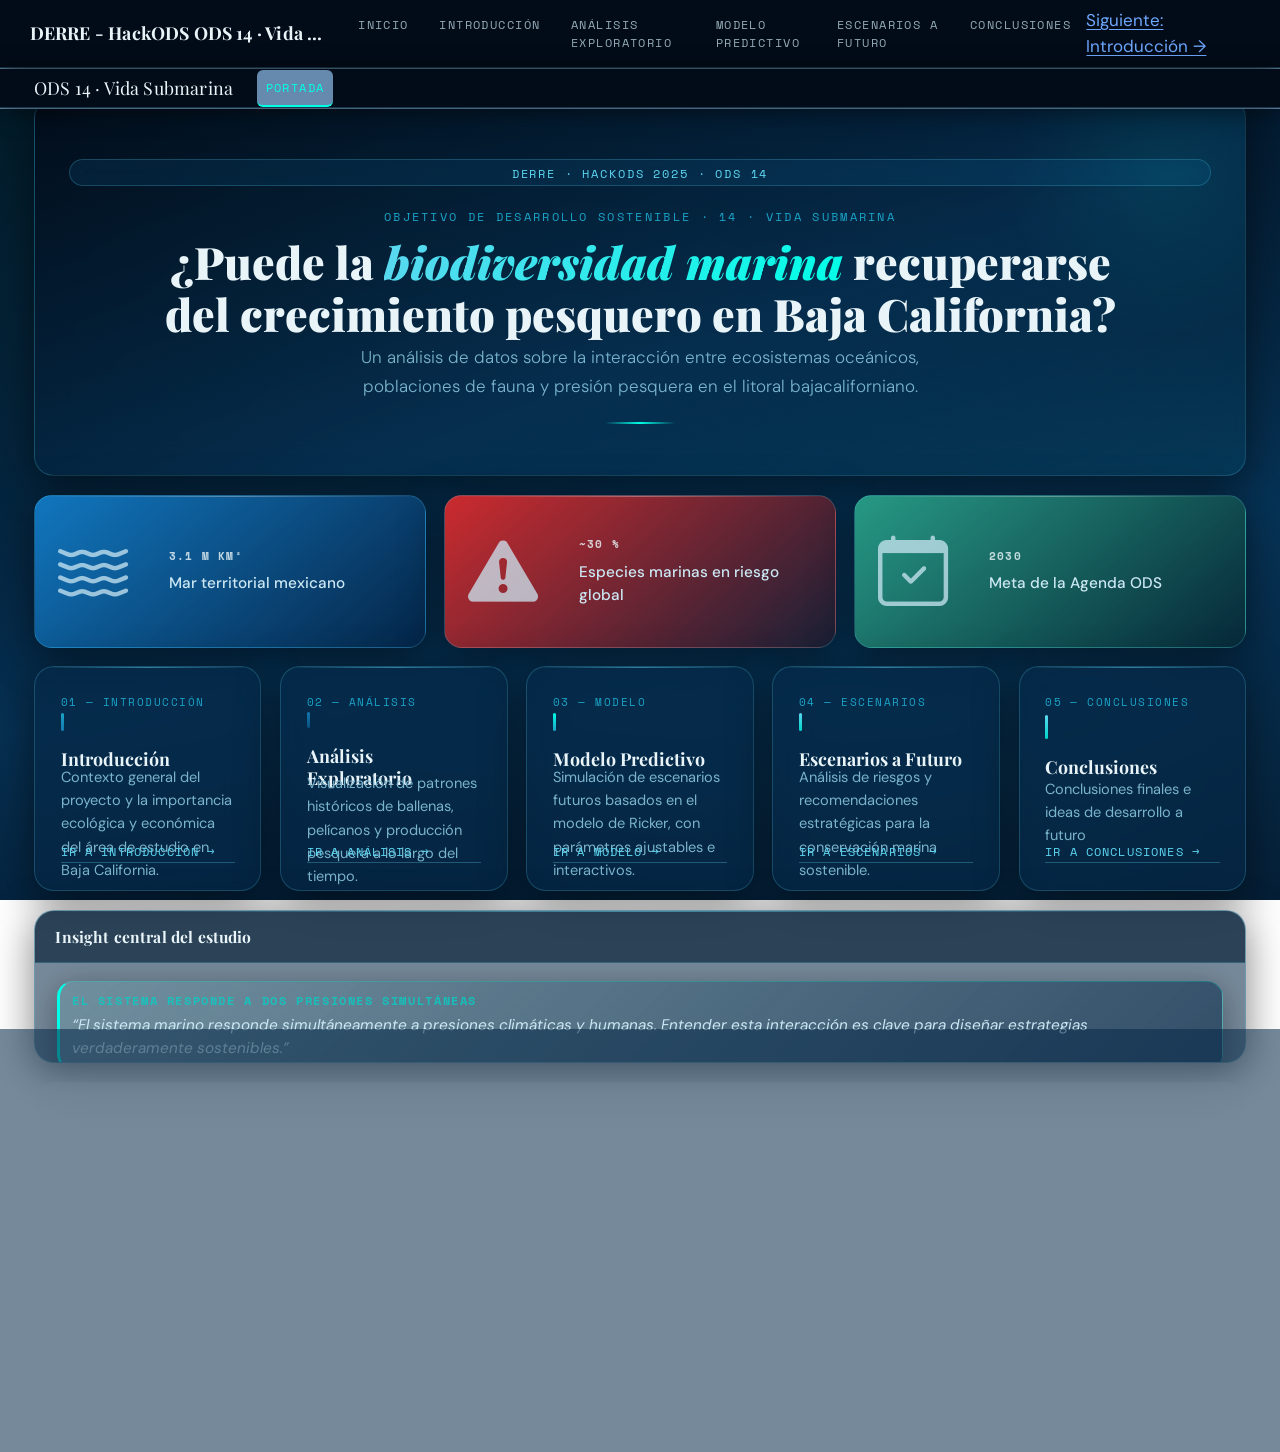
==== docs/index_original.html @ 8d862f7a "todo se hizo cagada" ====
<!DOCTYPE html>
<html xmlns="http://www.w3.org/1999/xhtml" lang="en" xml:lang="en"><head>

<meta charset="utf-8">
<meta name="generator" content="quarto-1.9.37">

<meta name="viewport" content="width=device-width, initial-scale=1.0, user-scalable=yes">


<title>ODS 14 · Vida Submarina – DERRE - HackODS ODS 14 · Vida Submarina</title>
<style>
/* Default styles provided by pandoc.
** See https://pandoc.org/MANUAL.html#variables-for-html for config info.
*/
code{white-space: pre-wrap;}
span.smallcaps{font-variant: small-caps;}
div.columns{display: flex; gap: min(4vw, 1.5em);}
div.column{flex: auto; overflow-x: auto;}
div.hanging-indent{margin-left: 1.5em; text-indent: -1.5em;}
ul.task-list{list-style: none;}
ul.task-list li input[type="checkbox"] {
  width: 0.8em;
  margin: 0 0.8em 0.2em -1em; /* quarto-specific, see https://github.com/quarto-dev/quarto-cli/issues/4556 */ 
  vertical-align: middle;
}
</style>


<script src="site_libs/quarto-nav/quarto-nav.js"></script>
<script src="site_libs/quarto-nav/headroom.min.js"></script>
<script src="site_libs/clipboard/clipboard.min.js"></script>
<script src="site_libs/quarto-html/quarto.js" type="module"></script>
<script src="site_libs/quarto-html/tabsets/tabsets.js" type="module"></script>
<script src="site_libs/quarto-html/popper.min.js"></script>
<script src="site_libs/quarto-html/tippy.umd.min.js"></script>
<script src="site_libs/quarto-html/anchor.min.js"></script>
<link href="site_libs/quarto-html/tippy.css" rel="stylesheet">
<link href="site_libs/quarto-html/quarto-syntax-highlighting-7f8f88aac4f3542376d5c11b86a4c14d.css" rel="stylesheet" class="quarto-color-scheme" id="quarto-text-highlighting-styles">
<link href="site_libs/quarto-html/quarto-syntax-highlighting-dark-d0ae9245876894da5ac7e18953ecc5cc.css" rel="stylesheet" class="quarto-color-scheme quarto-color-alternate" id="quarto-text-highlighting-styles">
<link href="site_libs/quarto-html/quarto-syntax-highlighting-7f8f88aac4f3542376d5c11b86a4c14d.css" rel="stylesheet" class="quarto-color-scheme-extra" id="quarto-text-highlighting-styles">
<script src="site_libs/bootstrap/bootstrap.min.js"></script>
<link href="site_libs/bootstrap/bootstrap-icons.css" rel="stylesheet">
<link href="site_libs/bootstrap/bootstrap-341a7f87f958386e3ebe52cc9d938a92.min.css" rel="stylesheet" append-hash="true" class="quarto-color-scheme" id="quarto-bootstrap" data-mode="light">
<link href="site_libs/bootstrap/bootstrap-dark-341a7f87f958386e3ebe52cc9d938a92.min.css" rel="stylesheet" append-hash="true" class="quarto-color-scheme quarto-color-alternate" id="quarto-bootstrap" data-mode="light">
<link href="site_libs/bootstrap/bootstrap-341a7f87f958386e3ebe52cc9d938a92.min.css" rel="stylesheet" append-hash="true" class="quarto-color-scheme-extra" id="quarto-bootstrap" data-mode="light">
<script src="site_libs/quarto-dashboard/quarto-dashboard.js"></script>
<script src="site_libs/quarto-dashboard/stickythead.js"></script>



<script src="site_libs/quarto-dashboard/web-components.js" type="module"></script>
<script src="site_libs/quarto-dashboard/components.js"></script>

<script id="quarto-search-options" type="application/json">{
  "language": {
    "search-no-results-text": "No results",
    "search-matching-documents-text": "matching documents",
    "search-copy-link-title": "Copy link to search",
    "search-hide-matches-text": "Hide additional matches",
    "search-more-match-text": "more match in this document",
    "search-more-matches-text": "more matches in this document",
    "search-clear-button-title": "Clear",
    "search-text-placeholder": "",
    "search-detached-cancel-button-title": "Cancel",
    "search-submit-button-title": "Submit",
    "search-label": "Search"
  }
}</script>


</head>

<body class="quarto-dashboard nav-fixed fullcontent quarto-light">


<div id="quarto-search-results"></div>
  <header id="quarto-header" class="headroom fixed-top">
    <nav class="navbar navbar-expand-lg " data-bs-theme="dark">
      <div class="navbar-container container-fluid">
      <div class="navbar-brand-container mx-auto">
    <a class="navbar-brand" href="./index.html">
    <span class="navbar-title">DERRE - HackODS ODS 14 · Vida Submarina</span>
    </a>
  </div>
          <button class="navbar-toggler" type="button" data-bs-toggle="collapse" data-bs-target="#navbarCollapse" aria-controls="navbarCollapse" role="menu" aria-expanded="false" aria-label="Toggle navigation" onclick="if (window.quartoToggleHeadroom) { window.quartoToggleHeadroom(); }">
  <span class="navbar-toggler-icon"></span>
</button>
          <div class="collapse navbar-collapse" id="navbarCollapse">
            <ul class="navbar-nav navbar-nav-scroll me-auto">
  <li class="nav-item">
    <a class="nav-link" href="./index.html"> 
<span class="menu-text">Inicio</span></a>
  </li>  
  <li class="nav-item">
    <a class="nav-link" href="./introduccion.html"> 
<span class="menu-text">Introducción</span></a>
  </li>  
  <li class="nav-item">
    <a class="nav-link" href="./analisis.html"> 
<span class="menu-text">Análisis Exploratorio</span></a>
  </li>  
  <li class="nav-item">
    <a class="nav-link" href="./modelo.html"> 
<span class="menu-text">Modelo Predictivo</span></a>
  </li>  
  <li class="nav-item">
    <a class="nav-link" href="./escenarios.html"> 
<span class="menu-text">Escenarios a futuro</span></a>
  </li>  
  <li class="nav-item">
    <a class="nav-link" href="./conclusiones.html"> 
<span class="menu-text">Conclusiones</span></a>
  </li>  
</ul>
          <div class="quarto-dashboard-links"><a class="quarto-dashboard-link" href="introduccion.html" aria-label="Ir al siguiente tablero"><span class="quarto-dashboard-link-text">Siguiente: Introducción →</span></a></div></div> <!-- /navcollapse -->
            <div class="quarto-navbar-tools">
</div>
      </div> <!-- /container-fluid -->
    </nav>
<header id="quarto-dashboard-header">
<nav class="navbar navbar-expand-md slim" data-bs-theme="dark">
  <div class="navbar-container container-fluid">
    <button class="navbar-toggler" type="button" data-bs-toggle="collapse" data-bs-target="#dashboard-collapse" aria-controls="dashboard-collapse" aria-expanded="false" aria-label="Toggle navigation">
      <span class="navbar-toggler-icon"></span>
    </button>    


    <div class="navbar-brand-container">


      <div class="navbar-title">
        <div class="navbar-title-text"><a href="#">ODS 14 · Vida Submarina</a></div>
        
        
      </div>
    </div>
<div id="dashboard-collapse" class="navbar-collapse collapse"><ul class="navbar-nav navbar-nav-scroll me-auto" role="tablist"><li class="nav-item" role="presentation"><a id="tab-portada" class="nav-link active" data-bs-toggle="tab" role="tab" data-bs-target="#portada" data-scrolling="true" href="#portada" aria-controls="portada" aria-selected="true"><span class="nav-link-text">Portada</span></a></li></ul></div></div>
</nav>
</header></header>
<!-- content -->
<div id="quarto-content" class="quarto-container page-layout-custom page-navbar quarto-dashboard-content bslib-gap-spacing html-fill-container dashboard-scrolling quarto-dashboard-pages">
<!-- sidebar -->
<!-- margin-sidebar -->
<!-- main -->

<div class="bslib-grid-item html-fill-item tab-content bslib-grid" data-layout="flow" style="display: grid; grid-template-rows: minmax(3em, 1fr); grid-auto-columns: minmax(0, 1fr);">
<div id="portada" class="dashboard-page tab-pane show active html-fill-item html-fill-container" data-orientation="rows" aria-labelledby="tab-portada">
<div class="html-fill-item html-fill-container bslib-grid" style="display: grid; grid-template-rows: minmax(3em, 42vh) minmax(3em, 17vh) minmax(3em, 25vh) minmax(3em, 17vh) minmax(3em, 1fr); grid-auto-columns: minmax(0, 1fr);">
<div class="html-fill-item html-fill-container bslib-grid" style="display: grid; grid-template-columns: minmax(3em, 1fr);
grid-auto-rows: minmax(0, 1fr);">
<div class="card card-hero html-fill-item html-fill-container bslib-card" data-bslib-card-init="" data-require-bs-caller="card()" data-full-screen="false">
<div class="card-body html-fill-item html-fill-container">
<div class="hero-badge html-fill-item html-fill-container">
<p>DERRE · HackODS 2025 · ODS 14</p>
</div>
<div class="hero-eyebrow html-fill-item html-fill-container">
<p>Objetivo de Desarrollo Sostenible · 14 · Vida Submarina</p>
</div>
<div class="hero-pregunta html-fill-item html-fill-container">
<p>¿Puede la <em>biodiversidad marina</em> recuperarse<br>
del crecimiento pesquero en Baja California?</p>
</div>
<div class="hero-desc html-fill-item html-fill-container">
<p>Un análisis de datos sobre la interacción entre ecosistemas oceánicos, poblaciones de fauna y presión pesquera en el litoral bajacaliforniano.</p>
</div>
<div class="hero-divisor html-fill-item html-fill-container">

</div>
</div>
<bslib-tooltip placement="auto" bsoptions="[]" data-require-bs-version="5" data-require-bs-caller="tooltip()">
    <template>Expand</template>
    <span class="bslib-full-screen-enter badge rounded-pill">
        <svg xmlns="http://www.w3.org/2000/svg" viewbox="0 0 24 24" style="height:1em;width:1em;" aria-hidden="true" role="img"><path d="M20 5C20 4.4 19.6 4 19 4H13C12.4 4 12 3.6 12 3C12 2.4 12.4 2 13 2H21C21.6 2 22 2.4 22 3V11C22 11.6 21.6 12 21 12C20.4 12 20 11.6 20 11V5ZM4 19C4 19.6 4.4 20 5 20H11C11.6 20 12 20.4 12 21C12 21.6 11.6 22 11 22H3C2.4 22 2 21.6 2 21V13C2 12.4 2.4 12 3 12C3.6 12 4 12.4 4 13V19Z"></path></svg>
    </span>
</bslib-tooltip><script data-bslib-card-init="">bslib.Card.initializeAllCards();</script></div>
</div>
<div class="html-fill-item html-fill-container bslib-grid" style="display: grid; grid-template-columns: minmax(3em, 1fr) minmax(3em, 1fr) minmax(3em, 1fr);
grid-auto-rows: minmax(0, 1fr);">
<div class="card valuebox html-fill-item html-fill-container bslib-card bslib-value-box bg-primary showcase-left-center" data-bslib-card-init="" data-require-bs-caller="card()">
<div class="card-body html-fill-item html-fill-container">
<div class="html-fill-item html-fill-container value-box-grid">
<div class="value-box-showcase html-fill-item html-fill-container">

<i class="bi bi-water"></i></div>
<div class="value-box-area">
<p class="value-box-title">
<strong>3.1 M km²</strong>
</p>
<p class="value-box-value">
<p>Mar territorial mexicano</p>
</p>
</div>
</div>
</div>
<script data-bslib-card-init="">bslib.Card.initializeAllCards();</script></div><div class="card valuebox html-fill-item html-fill-container bslib-card bslib-value-box bg-danger showcase-left-center" data-bslib-card-init="" data-require-bs-caller="card()">
<div class="card-body html-fill-item html-fill-container">
<div class="html-fill-item html-fill-container value-box-grid">
<div class="value-box-showcase html-fill-item html-fill-container">

<i class="bi bi-exclamation-triangle-fill"></i></div>
<div class="value-box-area">
<p class="value-box-title">
<strong>~30 %</strong>
</p>
<p class="value-box-value">
<p>Especies marinas en riesgo global</p>
</p>
</div>
</div>
</div>
<script data-bslib-card-init="">bslib.Card.initializeAllCards();</script></div><div class="card valuebox html-fill-item html-fill-container bslib-card bslib-value-box bg-success showcase-left-center" data-bslib-card-init="" data-require-bs-caller="card()">
<div class="card-body html-fill-item html-fill-container">
<div class="html-fill-item html-fill-container value-box-grid">
<div class="value-box-showcase html-fill-item html-fill-container">

<i class="bi bi-calendar-check"></i></div>
<div class="value-box-area">
<p class="value-box-title">
<strong>2030</strong>
</p>
<p class="value-box-value">
<p>Meta de la Agenda ODS</p>
</p>
</div>
</div>
</div>
<script data-bslib-card-init="">bslib.Card.initializeAllCards();</script></div>
</div>
<div class="html-fill-item html-fill-container bslib-grid" style="display: grid; grid-template-columns: minmax(3em, 20fr) minmax(3em, 20fr) minmax(3em, 20fr) minmax(3em, 20fr) minmax(3em, 20fr);
grid-auto-rows: minmax(0, 1fr);">
<div class="html-fill-item html-fill-container bslib-grid" style="display: grid; grid-template-rows: minmax(3em, 1fr); grid-auto-columns: minmax(0, 1fr);">
<div class="card card-nav html-fill-item html-fill-container bslib-card" data-bslib-card-init="" data-require-bs-caller="card()" data-full-screen="false">
<div class="card-body html-fill-item html-fill-container">
<div class="nav-numero html-fill-item html-fill-container">
<p>01 — Introducción</p>
</div>
<div class="nav-accent nav-accent-azul html-fill-item html-fill-container">

</div>
<div class="nav-card-titulo html-fill-item html-fill-container">
Introducción
</div>
<div class="nav-card-desc html-fill-item html-fill-container">
<p>Contexto general del proyecto y la importancia ecológica y económica del área de estudio en Baja California.</p>
</div>
<a href="./introduccion.html" class="nav-enlace">Ir a Introducción →</a>
</div>
<bslib-tooltip placement="auto" bsoptions="[]" data-require-bs-version="5" data-require-bs-caller="tooltip()">
    <template>Expand</template>
    <span class="bslib-full-screen-enter badge rounded-pill">
        <svg xmlns="http://www.w3.org/2000/svg" viewbox="0 0 24 24" style="height:1em;width:1em;" aria-hidden="true" role="img"><path d="M20 5C20 4.4 19.6 4 19 4H13C12.4 4 12 3.6 12 3C12 2.4 12.4 2 13 2H21C21.6 2 22 2.4 22 3V11C22 11.6 21.6 12 21 12C20.4 12 20 11.6 20 11V5ZM4 19C4 19.6 4.4 20 5 20H11C11.6 20 12 20.4 12 21C12 21.6 11.6 22 11 22H3C2.4 22 2 21.6 2 21V13C2 12.4 2.4 12 3 12C3.6 12 4 12.4 4 13V19Z"></path></svg>
    </span>
</bslib-tooltip><script data-bslib-card-init="">bslib.Card.initializeAllCards();</script></div>
</div><div class="html-fill-item html-fill-container bslib-grid" style="display: grid; grid-template-rows: minmax(3em, 1fr); grid-auto-columns: minmax(0, 1fr);">
<div class="card card-nav html-fill-item html-fill-container bslib-card" data-bslib-card-init="" data-require-bs-caller="card()" data-full-screen="false">
<div class="card-body html-fill-item html-fill-container">
<div class="nav-numero html-fill-item html-fill-container">
<p>02 — Análisis</p>
</div>
<div class="nav-accent nav-accent-wave html-fill-item html-fill-container">

</div>
<div class="nav-card-titulo html-fill-item html-fill-container">
<p>Análisis Exploratorio</p>
</div>
<div class="nav-card-desc html-fill-item html-fill-container">
<p>Visualización de patrones históricos de ballenas, pelícanos y producción pesquera a lo largo del tiempo.</p>
</div>
<a href="./analisis.html" class="nav-enlace">Ir a Análisis →</a>
</div>
<bslib-tooltip placement="auto" bsoptions="[]" data-require-bs-version="5" data-require-bs-caller="tooltip()">
    <template>Expand</template>
    <span class="bslib-full-screen-enter badge rounded-pill">
        <svg xmlns="http://www.w3.org/2000/svg" viewbox="0 0 24 24" style="height:1em;width:1em;" aria-hidden="true" role="img"><path d="M20 5C20 4.4 19.6 4 19 4H13C12.4 4 12 3.6 12 3C12 2.4 12.4 2 13 2H21C21.6 2 22 2.4 22 3V11C22 11.6 21.6 12 21 12C20.4 12 20 11.6 20 11V5ZM4 19C4 19.6 4.4 20 5 20H11C11.6 20 12 20.4 12 21C12 21.6 11.6 22 11 22H3C2.4 22 2 21.6 2 21V13C2 12.4 2.4 12 3 12C3.6 12 4 12.4 4 13V19Z"></path></svg>
    </span>
</bslib-tooltip><script data-bslib-card-init="">bslib.Card.initializeAllCards();</script></div>
</div><div class="html-fill-item html-fill-container bslib-grid" style="display: grid; grid-template-rows: minmax(3em, 1fr); grid-auto-columns: minmax(0, 1fr);">
<div class="card card-nav html-fill-item html-fill-container bslib-card" data-bslib-card-init="" data-require-bs-caller="card()" data-full-screen="false">
<div class="card-body html-fill-item html-fill-container">
<div class="nav-numero html-fill-item html-fill-container">
<p>03 — Modelo</p>
</div>
<div class="nav-accent nav-accent-cian html-fill-item html-fill-container">

</div>
<div class="nav-card-titulo html-fill-item html-fill-container">
<p>Modelo Predictivo</p>
</div>
<div class="nav-card-desc html-fill-item html-fill-container">
<p>Simulación de escenarios futuros basados en el modelo de Ricker, con parámetros ajustables e interactivos.</p>
</div>
<a href="./modelo.html" class="nav-enlace">Ir a Modelo →</a>
</div>
<bslib-tooltip placement="auto" bsoptions="[]" data-require-bs-version="5" data-require-bs-caller="tooltip()">
    <template>Expand</template>
    <span class="bslib-full-screen-enter badge rounded-pill">
        <svg xmlns="http://www.w3.org/2000/svg" viewbox="0 0 24 24" style="height:1em;width:1em;" aria-hidden="true" role="img"><path d="M20 5C20 4.4 19.6 4 19 4H13C12.4 4 12 3.6 12 3C12 2.4 12.4 2 13 2H21C21.6 2 22 2.4 22 3V11C22 11.6 21.6 12 21 12C20.4 12 20 11.6 20 11V5ZM4 19C4 19.6 4.4 20 5 20H11C11.6 20 12 20.4 12 21C12 21.6 11.6 22 11 22H3C2.4 22 2 21.6 2 21V13C2 12.4 2.4 12 3 12C3.6 12 4 12.4 4 13V19Z"></path></svg>
    </span>
</bslib-tooltip><script data-bslib-card-init="">bslib.Card.initializeAllCards();</script></div>
</div><div class="html-fill-item html-fill-container bslib-grid" style="display: grid; grid-template-rows: minmax(3em, 1fr); grid-auto-columns: minmax(0, 1fr);">
<div class="card card-nav html-fill-item html-fill-container bslib-card" data-bslib-card-init="" data-require-bs-caller="card()" data-full-screen="false">
<div class="card-body html-fill-item html-fill-container">
<div class="nav-numero html-fill-item html-fill-container">
<p>04 — Escenarios</p>
</div>
<div class="nav-accent nav-accent-espuma html-fill-item html-fill-container">

</div>
<div class="nav-card-titulo html-fill-item html-fill-container">
<p>Escenarios a Futuro</p>
</div>
<div class="nav-card-desc html-fill-item html-fill-container">
<p>Análisis de riesgos y recomendaciones estratégicas para la conservación marina sostenible.</p>
</div>
<a href="./escenarios.html" class="nav-enlace">Ir a Escenarios →</a>
</div>
<bslib-tooltip placement="auto" bsoptions="[]" data-require-bs-version="5" data-require-bs-caller="tooltip()">
    <template>Expand</template>
    <span class="bslib-full-screen-enter badge rounded-pill">
        <svg xmlns="http://www.w3.org/2000/svg" viewbox="0 0 24 24" style="height:1em;width:1em;" aria-hidden="true" role="img"><path d="M20 5C20 4.4 19.6 4 19 4H13C12.4 4 12 3.6 12 3C12 2.4 12.4 2 13 2H21C21.6 2 22 2.4 22 3V11C22 11.6 21.6 12 21 12C20.4 12 20 11.6 20 11V5ZM4 19C4 19.6 4.4 20 5 20H11C11.6 20 12 20.4 12 21C12 21.6 11.6 22 11 22H3C2.4 22 2 21.6 2 21V13C2 12.4 2.4 12 3 12C3.6 12 4 12.4 4 13V19Z"></path></svg>
    </span>
</bslib-tooltip><script data-bslib-card-init="">bslib.Card.initializeAllCards();</script></div>
</div><div class="html-fill-item html-fill-container bslib-grid" style="display: grid; grid-template-rows: minmax(3em, 1fr); grid-auto-columns: minmax(0, 1fr);">
<div class="card card-nav html-fill-item html-fill-container bslib-card" data-bslib-card-init="" data-require-bs-caller="card()" data-full-screen="false">
<div class="card-body html-fill-item html-fill-container">
<div class="nav-numero html-fill-item html-fill-container">
<p>05 — Conclusiones</p>
</div>
<div class="nav-accent nav-accent-espuma html-fill-item html-fill-container">

</div>
<div class="nav-card-titulo html-fill-item html-fill-container">
Conclusiones
</div>
<div class="nav-card-desc html-fill-item html-fill-container">
<p>Conclusiones finales e ideas de desarrollo a futuro</p>
</div>
<a href="./conclusiones.html" class="nav-enlace">Ir a Conclusiones →</a>
</div>
<bslib-tooltip placement="auto" bsoptions="[]" data-require-bs-version="5" data-require-bs-caller="tooltip()">
    <template>Expand</template>
    <span class="bslib-full-screen-enter badge rounded-pill">
        <svg xmlns="http://www.w3.org/2000/svg" viewbox="0 0 24 24" style="height:1em;width:1em;" aria-hidden="true" role="img"><path d="M20 5C20 4.4 19.6 4 19 4H13C12.4 4 12 3.6 12 3C12 2.4 12.4 2 13 2H21C21.6 2 22 2.4 22 3V11C22 11.6 21.6 12 21 12C20.4 12 20 11.6 20 11V5ZM4 19C4 19.6 4.4 20 5 20H11C11.6 20 12 20.4 12 21C12 21.6 11.6 22 11 22H3C2.4 22 2 21.6 2 21V13C2 12.4 2.4 12 3 12C3.6 12 4 12.4 4 13V19Z"></path></svg>
    </span>
</bslib-tooltip><script data-bslib-card-init="">bslib.Card.initializeAllCards();</script></div>
</div>
</div>
<div class="html-fill-item html-fill-container bslib-grid" style="display: grid; grid-template-columns: minmax(3em, 100fr);
grid-auto-rows: minmax(0, 1fr);">
<div class="html-fill-item html-fill-container bslib-grid" style="display: grid; grid-template-rows: minmax(3em, 1fr); grid-auto-columns: minmax(0, 1fr);">
<div class="card html-fill-item html-fill-container bslib-card" data-bslib-card-init="" data-require-bs-caller="card()" data-full-screen="false">
<div class="card-header dashboard-card-no-title">
<p>Insight central del estudio</p>
</div>
<div class="card-body html-fill-item html-fill-container">
<div class="callout callout-style-simple callout-important no-icon callout-titled">
<div class="callout-header d-flex align-content-center html-fill-item html-fill-container">
<div class="callout-icon-container html-fill-item html-fill-container">
<i class="callout-icon no-icon"></i>
</div>
<div class="callout-title-container flex-fill html-fill-item html-fill-container">
<span class="screen-reader-only">Important</span>El sistema responde a dos presiones simultáneas
</div>
</div>
<div class="callout-body-container callout-body html-fill-item html-fill-container">
<em>“El sistema marino responde simultáneamente a presiones climáticas y humanas. Entender esta interacción es clave para diseñar estrategias verdaderamente sostenibles.”</em>
</div>
</div>
</div>
<bslib-tooltip placement="auto" bsoptions="[]" data-require-bs-version="5" data-require-bs-caller="tooltip()">
    <template>Expand</template>
    <span class="bslib-full-screen-enter badge rounded-pill">
        <svg xmlns="http://www.w3.org/2000/svg" viewbox="0 0 24 24" style="height:1em;width:1em;" aria-hidden="true" role="img"><path d="M20 5C20 4.4 19.6 4 19 4H13C12.4 4 12 3.6 12 3C12 2.4 12.4 2 13 2H21C21.6 2 22 2.4 22 3V11C22 11.6 21.6 12 21 12C20.4 12 20 11.6 20 11V5ZM4 19C4 19.6 4.4 20 5 20H11C11.6 20 12 20.4 12 21C12 21.6 11.6 22 11 22H3C2.4 22 2 21.6 2 21V13C2 12.4 2.4 12 3 12C3.6 12 4 12.4 4 13V19Z"></path></svg>
    </span>
</bslib-tooltip><script data-bslib-card-init="">bslib.Card.initializeAllCards();</script></div>
</div>
</div>
<div class="html-fill-item html-fill-container bslib-grid" style="display: grid; grid-template-columns: minmax(3em, 1fr);
grid-auto-rows: minmax(0, 1fr);">
<div class="card html-fill-item html-fill-container bslib-card" data-bslib-card-init="" data-require-bs-caller="card()" data-full-screen="false">
<div class="card-header dashboard-card-no-title">
<p>Metodología</p>
</div>
<div class="card-body html-fill-item html-fill-container">
<div class="seccion-label html-fill-item html-fill-container">
<p>Modelo utilizado</p>
</div>
<div class="seccion-titulo html-fill-item html-fill-container">
<p>Modelo de Ricker</p>
</div>
<div class="seccion-desc html-fill-item html-fill-container">
<p>Modelo clásico de dinámica poblacional adaptado para capturar la interacción depredador-presa entre la flota pesquera y la biodiversidad marina de Baja California. Los parámetros fueron estimados via MCMC con 300 simulaciones Monte Carlo.</p>
</div>
<hr>
<div class="seccion-label html-fill-item html-fill-container">
<p>Datos fuente</p>
</div>
<div class="seccion-titulo html-fill-item html-fill-container">
<p>Series históricas 1999 – 2024</p>
</div>
<div class="seccion-desc html-fill-item html-fill-container">
<p>Avistamientos de ballenas, nidos de pelícano pardo, producción pesquera en toneladas y registro de embarcaciones activas por temporada en el litoral bajacaliforniano.</p>
</div>
</div>
<bslib-tooltip placement="auto" bsoptions="[]" data-require-bs-version="5" data-require-bs-caller="tooltip()">
    <template>Expand</template>
    <span class="bslib-full-screen-enter badge rounded-pill">
        <svg xmlns="http://www.w3.org/2000/svg" viewbox="0 0 24 24" style="height:1em;width:1em;" aria-hidden="true" role="img"><path d="M20 5C20 4.4 19.6 4 19 4H13C12.4 4 12 3.6 12 3C12 2.4 12.4 2 13 2H21C21.6 2 22 2.4 22 3V11C22 11.6 21.6 12 21 12C20.4 12 20 11.6 20 11V5ZM4 19C4 19.6 4.4 20 5 20H11C11.6 20 12 20.4 12 21C12 21.6 11.6 22 11 22H3C2.4 22 2 21.6 2 21V13C2 12.4 2.4 12 3 12C3.6 12 4 12.4 4 13V19Z"></path></svg>
    </span>
</bslib-tooltip><script data-bslib-card-init="">bslib.Card.initializeAllCards();</script></div><div id="3ade8a4a-fb1d-4a6c-8409-ac45482d5fc9" class="hidden html-fill-item html-fill-container">

</div>
</div>
</div>
</div>
</div>


<script id="quarto-html-after-body" type="application/javascript">
  window.document.addEventListener("DOMContentLoaded", function (event) {
    const icon = "";
    const anchorJS = new window.AnchorJS();
    anchorJS.options = {
      placement: 'right',
      icon: icon
    };
    anchorJS.add('.anchored');
    const isCodeAnnotation = (el) => {
      for (const clz of el.classList) {
        if (clz.startsWith('code-annotation-')) {                     
          return true;
        }
      }
      return false;
    }
    const onCopySuccess = function(e) {
      // button target
      const button = e.trigger;
      // don't keep focus
      button.blur();
      // flash "checked"
      button.classList.add('code-copy-button-checked');
      var currentTitle = button.getAttribute("title");
      button.setAttribute("title", "Copied!");
      let tooltip;
      if (window.bootstrap) {
        button.setAttribute("data-bs-toggle", "tooltip");
        button.setAttribute("data-bs-placement", "left");
        button.setAttribute("data-bs-title", "Copied!");
        tooltip = new bootstrap.Tooltip(button, 
          { trigger: "manual", 
            customClass: "code-copy-button-tooltip",
            offset: [0, -8]});
        tooltip.show();    
      }
      setTimeout(function() {
        if (tooltip) {
          tooltip.hide();
          button.removeAttribute("data-bs-title");
          button.removeAttribute("data-bs-toggle");
          button.removeAttribute("data-bs-placement");
        }
        button.setAttribute("title", currentTitle);
        button.classList.remove('code-copy-button-checked');
      }, 1000);
      // clear code selection
      e.clearSelection();
    }
    const getTextToCopy = function(trigger) {
      const outerScaffold = trigger.parentElement.cloneNode(true);
      const codeEl = outerScaffold.querySelector('code');
      for (const childEl of codeEl.children) {
        if (isCodeAnnotation(childEl)) {
          childEl.remove();
        }
      }
      return codeEl.innerText;
    }
    const clipboard = new window.ClipboardJS('.code-copy-button:not([data-in-quarto-modal])', {
      text: getTextToCopy
    });
    clipboard.on('success', onCopySuccess);
    if (window.document.getElementById('quarto-embedded-source-code-modal')) {
      const clipboardModal = new window.ClipboardJS('.code-copy-button[data-in-quarto-modal]', {
        text: getTextToCopy,
        container: window.document.getElementById('quarto-embedded-source-code-modal')
      });
      clipboardModal.on('success', onCopySuccess);
    }
      var localhostRegex = new RegExp(/^(?:http|https):\/\/localhost\:?[0-9]*\//);
      var mailtoRegex = new RegExp(/^mailto:/);
        var filterRegex = new RegExp('/' + window.location.host + '/');
      var isInternal = (href) => {
          return filterRegex.test(href) || localhostRegex.test(href) || mailtoRegex.test(href);
      }
      // Inspect non-navigation links and adorn them if external
     var links = window.document.querySelectorAll('a[href]:not(.nav-link):not(.navbar-brand):not(.toc-action):not(.sidebar-link):not(.sidebar-item-toggle):not(.pagination-link):not(.no-external):not([aria-hidden]):not(.dropdown-item):not(.quarto-navigation-tool):not(.about-link)');
      for (var i=0; i<links.length; i++) {
        const link = links[i];
        if (!isInternal(link.href)) {
          // undo the damage that might have been done by quarto-nav.js in the case of
          // links that we want to consider external
          if (link.dataset.originalHref !== undefined) {
            link.href = link.dataset.originalHref;
          }
        }
      }
    function tippyHover(el, contentFn, onTriggerFn, onUntriggerFn) {
      const config = {
        allowHTML: true,
        maxWidth: 500,
        delay: 100,
        arrow: false,
        appendTo: function(el) {
            return el.parentElement;
        },
        interactive: true,
        interactiveBorder: 10,
        theme: 'quarto',
        placement: 'bottom-start',
      };
      if (contentFn) {
        config.content = contentFn;
      }
      if (onTriggerFn) {
        config.onTrigger = onTriggerFn;
      }
      if (onUntriggerFn) {
        config.onUntrigger = onUntriggerFn;
      }
      window.tippy(el, config); 
    }
    const noterefs = window.document.querySelectorAll('a[role="doc-noteref"]');
    for (var i=0; i<noterefs.length; i++) {
      const ref = noterefs[i];
      tippyHover(ref, function() {
        // use id or data attribute instead here
        let href = ref.getAttribute('data-footnote-href') || ref.getAttribute('href');
        try { href = new URL(href).hash; } catch {}
        const id = href.replace(/^#\/?/, "");
        const note = window.document.getElementById(id);
        if (note) {
          return note.innerHTML;
        } else {
          return "";
        }
      });
    }
    const xrefs = window.document.querySelectorAll('a.quarto-xref');
    const processXRef = (id, note) => {
      // Strip column container classes
      const stripColumnClz = (el) => {
        el.classList.remove("page-full", "page-columns");
        if (el.children) {
          for (const child of el.children) {
            stripColumnClz(child);
          }
        }
      }
      stripColumnClz(note)
      if (id === null || id.startsWith('sec-')) {
        // Special case sections, only their first couple elements
        const container = document.createElement("div");
        if (note.children && note.children.length > 2) {
          container.appendChild(note.children[0].cloneNode(true));
          for (let i = 1; i < note.children.length; i++) {
            const child = note.children[i];
            if (child.tagName === "P" && child.innerText === "") {
              continue;
            } else {
              container.appendChild(child.cloneNode(true));
              break;
            }
          }
          if (window.Quarto?.typesetMath) {
            window.Quarto.typesetMath(container);
          }
          return container.innerHTML
        } else {
          if (window.Quarto?.typesetMath) {
            window.Quarto.typesetMath(note);
          }
          return note.innerHTML;
        }
      } else {
        // Remove any anchor links if they are present
        const anchorLink = note.querySelector('a.anchorjs-link');
        if (anchorLink) {
          anchorLink.remove();
        }
        if (window.Quarto?.typesetMath) {
          window.Quarto.typesetMath(note);
        }
        if (note.classList.contains("callout")) {
          return note.outerHTML;
        } else {
          return note.innerHTML;
        }
      }
    }
    for (var i=0; i<xrefs.length; i++) {
      const xref = xrefs[i];
      tippyHover(xref, undefined, function(instance) {
        instance.disable();
        let url = xref.getAttribute('href');
        let hash = undefined; 
        if (url.startsWith('#')) {
          hash = url;
        } else {
          try { hash = new URL(url).hash; } catch {}
        }
        if (hash) {
          const id = hash.replace(/^#\/?/, "");
          const note = window.document.getElementById(id);
          if (note !== null) {
            try {
              const html = processXRef(id, note.cloneNode(true));
              instance.setContent(html);
            } finally {
              instance.enable();
              instance.show();
            }
          } else {
            // See if we can fetch this
            fetch(url.split('#')[0])
            .then(res => res.text())
            .then(html => {
              const parser = new DOMParser();
              const htmlDoc = parser.parseFromString(html, "text/html");
              const note = htmlDoc.getElementById(id);
              if (note !== null) {
                const html = processXRef(id, note);
                instance.setContent(html);
              } 
            }).finally(() => {
              instance.enable();
              instance.show();
            });
          }
        } else {
          // See if we can fetch a full url (with no hash to target)
          // This is a special case and we should probably do some content thinning / targeting
          fetch(url)
          .then(res => res.text())
          .then(html => {
            const parser = new DOMParser();
            const htmlDoc = parser.parseFromString(html, "text/html");
            const note = htmlDoc.querySelector('main.content');
            if (note !== null) {
              // This should only happen for chapter cross references
              // (since there is no id in the URL)
              // remove the first header
              if (note.children.length > 0 && note.children[0].tagName === "HEADER") {
                note.children[0].remove();
              }
              const html = processXRef(null, note);
              instance.setContent(html);
            } 
          }).finally(() => {
            instance.enable();
            instance.show();
          });
        }
      }, function(instance) {
      });
    }
        let selectedAnnoteEl;
        const selectorForAnnotation = ( cell, annotation) => {
          let cellAttr = 'data-code-cell="' + cell + '"';
          let lineAttr = 'data-code-annotation="' +  annotation + '"';
          const selector = 'span[' + cellAttr + '][' + lineAttr + ']';
          return selector;
        }
        const selectCodeLines = (annoteEl) => {
          const doc = window.document;
          const targetCell = annoteEl.getAttribute("data-target-cell");
          const targetAnnotation = annoteEl.getAttribute("data-target-annotation");
          const annoteSpan = window.document.querySelector(selectorForAnnotation(targetCell, targetAnnotation));
          const lines = annoteSpan.getAttribute("data-code-lines").split(",");
          const lineIds = lines.map((line) => {
            return targetCell + "-" + line;
          })
          let top = null;
          let height = null;
          let parent = null;
          if (lineIds.length > 0) {
              //compute the position of the single el (top and bottom and make a div)
              const el = window.document.getElementById(lineIds[0]);
              top = el.offsetTop;
              height = el.offsetHeight;
              parent = el.parentElement.parentElement;
            if (lineIds.length > 1) {
              const lastEl = window.document.getElementById(lineIds[lineIds.length - 1]);
              const bottom = lastEl.offsetTop + lastEl.offsetHeight;
              height = bottom - top;
            }
            if (top !== null && height !== null && parent !== null) {
              // cook up a div (if necessary) and position it 
              let div = window.document.getElementById("code-annotation-line-highlight");
              if (div === null) {
                div = window.document.createElement("div");
                div.setAttribute("id", "code-annotation-line-highlight");
                div.style.position = 'absolute';
                parent.appendChild(div);
              }
              div.style.top = top - 2 + "px";
              div.style.height = height + 4 + "px";
              div.style.left = 0;
              let gutterDiv = window.document.getElementById("code-annotation-line-highlight-gutter");
              if (gutterDiv === null) {
                gutterDiv = window.document.createElement("div");
                gutterDiv.setAttribute("id", "code-annotation-line-highlight-gutter");
                gutterDiv.style.position = 'absolute';
                const codeCell = window.document.getElementById(targetCell);
                const gutter = codeCell.querySelector('.code-annotation-gutter');
                gutter.appendChild(gutterDiv);
              }
              gutterDiv.style.top = top - 2 + "px";
              gutterDiv.style.height = height + 4 + "px";
            }
            selectedAnnoteEl = annoteEl;
          }
        };
        const unselectCodeLines = () => {
          const elementsIds = ["code-annotation-line-highlight", "code-annotation-line-highlight-gutter"];
          elementsIds.forEach((elId) => {
            const div = window.document.getElementById(elId);
            if (div) {
              div.remove();
            }
          });
          selectedAnnoteEl = undefined;
        };
          // Handle positioning of the toggle
      window.addEventListener(
        "resize",
        throttle(() => {
          elRect = undefined;
          if (selectedAnnoteEl) {
            selectCodeLines(selectedAnnoteEl);
          }
        }, 10)
      );
      function throttle(fn, ms) {
      let throttle = false;
      let timer;
        return (...args) => {
          if(!throttle) { // first call gets through
              fn.apply(this, args);
              throttle = true;
          } else { // all the others get throttled
              if(timer) clearTimeout(timer); // cancel #2
              timer = setTimeout(() => {
                fn.apply(this, args);
                timer = throttle = false;
              }, ms);
          }
        };
      }
        // Attach click handler to the DT
        const annoteDls = window.document.querySelectorAll('dt[data-target-cell]');
        for (const annoteDlNode of annoteDls) {
          annoteDlNode.addEventListener('click', (event) => {
            const clickedEl = event.target;
            if (clickedEl !== selectedAnnoteEl) {
              unselectCodeLines();
              const activeEl = window.document.querySelector('dt[data-target-cell].code-annotation-active');
              if (activeEl) {
                activeEl.classList.remove('code-annotation-active');
              }
              selectCodeLines(clickedEl);
              clickedEl.classList.add('code-annotation-active');
            } else {
              // Unselect the line
              unselectCodeLines();
              clickedEl.classList.remove('code-annotation-active');
            }
          });
        }
    const findCites = (el) => {
      const parentEl = el.parentElement;
      if (parentEl) {
        const cites = parentEl.dataset.cites;
        if (cites) {
          return {
            el,
            cites: cites.split(' ')
          };
        } else {
          return findCites(el.parentElement)
        }
      } else {
        return undefined;
      }
    };
    var bibliorefs = window.document.querySelectorAll('a[role="doc-biblioref"]');
    for (var i=0; i<bibliorefs.length; i++) {
      const ref = bibliorefs[i];
      const citeInfo = findCites(ref);
      if (citeInfo) {
        tippyHover(citeInfo.el, function() {
          var popup = window.document.createElement('div');
          citeInfo.cites.forEach(function(cite) {
            var citeDiv = window.document.createElement('div');
            citeDiv.classList.add('hanging-indent');
            citeDiv.classList.add('csl-entry');
            var biblioDiv = window.document.getElementById('ref-' + cite);
            if (biblioDiv) {
              citeDiv.innerHTML = biblioDiv.innerHTML;
            }
            popup.appendChild(citeDiv);
          });
          return popup.innerHTML;
        });
      }
    }
  });
  </script>
</div> <!-- /content -->

<script type="application/javascript">
window.document.addEventListener("DOMContentLoaded", function (_event) {
  if (window.bslib.Card) {
    window.bslib.Card.initializeAllCards();
  }
}); 
</script>
  



</body></html>
---- docs/site_libs/quarto-html/tippy.css ----
.tippy-box[data-animation=fade][data-state=hidden]{opacity:0}[data-tippy-root]{max-width:calc(100vw - 10px)}.tippy-box{position:relative;background-color:#333;color:#fff;border-radius:4px;font-size:14px;line-height:1.4;white-space:normal;outline:0;transition-property:transform,visibility,opacity}.tippy-box[data-placement^=top]>.tippy-arrow{bottom:0}.tippy-box[data-placement^=top]>.tippy-arrow:before{bottom:-7px;left:0;border-width:8px 8px 0;border-top-color:initial;transform-origin:center top}.tippy-box[data-placement^=bottom]>.tippy-arrow{top:0}.tippy-box[data-placement^=bottom]>.tippy-arrow:before{top:-7px;left:0;border-width:0 8px 8px;border-bottom-color:initial;transform-origin:center bottom}.tippy-box[data-placement^=left]>.tippy-arrow{right:0}.tippy-box[data-placement^=left]>.tippy-arrow:before{border-width:8px 0 8px 8px;border-left-color:initial;right:-7px;transform-origin:center left}.tippy-box[data-placement^=right]>.tippy-arrow{left:0}.tippy-box[data-placement^=right]>.tippy-arrow:before{left:-7px;border-width:8px 8px 8px 0;border-right-color:initial;transform-origin:center right}.tippy-box[data-inertia][data-state=visible]{transition-timing-function:cubic-bezier(.54,1.5,.38,1.11)}.tippy-arrow{width:16px;height:16px;color:#333}.tippy-arrow:before{content:"";position:absolute;border-color:transparent;border-style:solid}.tippy-content{position:relative;padding:5px 9px;z-index:1}
---- docs/site_libs/quarto-html/quarto-syntax-highlighting-7f8f88aac4f3542376d5c11b86a4c14d.css ----
/* quarto syntax highlight colors */
:root {
  --quarto-hl-ot-color: #003B4F;
  --quarto-hl-at-color: #657422;
  --quarto-hl-ss-color: #20794D;
  --quarto-hl-an-color: #5E5E5E;
  --quarto-hl-fu-color: #4758AB;
  --quarto-hl-st-color: #20794D;
  --quarto-hl-cf-color: #003B4F;
  --quarto-hl-op-color: #5E5E5E;
  --quarto-hl-er-color: #AD0000;
  --quarto-hl-bn-color: #AD0000;
  --quarto-hl-al-color: #AD0000;
  --quarto-hl-va-color: #111111;
  --quarto-hl-bu-color: inherit;
  --quarto-hl-ex-color: inherit;
  --quarto-hl-pp-color: #AD0000;
  --quarto-hl-in-color: #5E5E5E;
  --quarto-hl-vs-color: #20794D;
  --quarto-hl-wa-color: #5E5E5E;
  --quarto-hl-do-color: #5E5E5E;
  --quarto-hl-im-color: #00769E;
  --quarto-hl-ch-color: #20794D;
  --quarto-hl-dt-color: #AD0000;
  --quarto-hl-fl-color: #AD0000;
  --quarto-hl-co-color: #5E5E5E;
  --quarto-hl-cv-color: #5E5E5E;
  --quarto-hl-cn-color: #8f5902;
  --quarto-hl-sc-color: #5E5E5E;
  --quarto-hl-dv-color: #AD0000;
  --quarto-hl-kw-color: #003B4F;
}

/* other quarto variables */
:root {
  --quarto-font-monospace: SFMono-Regular, Menlo, Monaco, Consolas, "Liberation Mono", "Courier New", monospace;
}

/* syntax highlight based on Pandoc's rules */
pre > code.sourceCode > span {
  color: #003B4F;
}

code.sourceCode > span {
  color: #003B4F;
}

div.sourceCode,
div.sourceCode pre.sourceCode {
  color: #003B4F;
}

/* Normal */
code span {
  color: #003B4F;
}

/* Alert */
code span.al {
  color: #AD0000;
  font-style: inherit;
}

/* Annotation */
code span.an {
  color: #5E5E5E;
  font-style: inherit;
}

/* Attribute */
code span.at {
  color: #657422;
  font-style: inherit;
}

/* BaseN */
code span.bn {
  color: #AD0000;
  font-style: inherit;
}

/* BuiltIn */
code span.bu {
  font-style: inherit;
}

/* ControlFlow */
code span.cf {
  color: #003B4F;
  font-weight: bold;
  font-style: inherit;
}

/* Char */
code span.ch {
  color: #20794D;
  font-style: inherit;
}

/* Constant */
code span.cn {
  color: #8f5902;
  font-style: inherit;
}

/* Comment */
code span.co {
  color: #5E5E5E;
  font-style: inherit;
}

/* CommentVar */
code span.cv {
  color: #5E5E5E;
  font-style: italic;
}

/* Documentation */
code span.do {
  color: #5E5E5E;
  font-style: italic;
}

/* DataType */
code span.dt {
  color: #AD0000;
  font-style: inherit;
}

/* DecVal */
code span.dv {
  color: #AD0000;
  font-style: inherit;
}

/* Error */
code span.er {
  color: #AD0000;
  font-style: inherit;
}

/* Extension */
code span.ex {
  font-style: inherit;
}

/* Float */
code span.fl {
  color: #AD0000;
  font-style: inherit;
}

/* Function */
code span.fu {
  color: #4758AB;
  font-style: inherit;
}

/* Import */
code span.im {
  color: #00769E;
  font-style: inherit;
}

/* Information */
code span.in {
  color: #5E5E5E;
  font-style: inherit;
}

/* Keyword */
code span.kw {
  color: #003B4F;
  font-weight: bold;
  font-style: inherit;
}

/* Operator */
code span.op {
  color: #5E5E5E;
  font-style: inherit;
}

/* Other */
code span.ot {
  color: #003B4F;
  font-style: inherit;
}

/* Preprocessor */
code span.pp {
  color: #AD0000;
  font-style: inherit;
}

/* SpecialChar */
code span.sc {
  color: #5E5E5E;
  font-style: inherit;
}

/* SpecialString */
code span.ss {
  color: #20794D;
  font-style: inherit;
}

/* String */
code span.st {
  color: #20794D;
  font-style: inherit;
}

/* Variable */
code span.va {
  color: #111111;
  font-style: inherit;
}

/* VerbatimString */
code span.vs {
  color: #20794D;
  font-style: inherit;
}

/* Warning */
code span.wa {
  color: #5E5E5E;
  font-style: italic;
}

.prevent-inlining {
  content: "</";
}

/*# sourceMappingURL=789ad8cd35626ba772517505b42a116e.css.map */
---- docs/site_libs/quarto-html/quarto-syntax-highlighting-dark-d0ae9245876894da5ac7e18953ecc5cc.css ----
/* quarto syntax highlight colors */
:root {
  --quarto-hl-al-color: #f07178;
  --quarto-hl-an-color: #d4d0ab;
  --quarto-hl-at-color: #00e0e0;
  --quarto-hl-bn-color: #d4d0ab;
  --quarto-hl-bu-color: #abe338;
  --quarto-hl-ch-color: #abe338;
  --quarto-hl-co-color: #f8f8f2;
  --quarto-hl-cv-color: #ffd700;
  --quarto-hl-cn-color: #ffd700;
  --quarto-hl-cf-color: #ffa07a;
  --quarto-hl-dt-color: #ffa07a;
  --quarto-hl-dv-color: #d4d0ab;
  --quarto-hl-do-color: #f8f8f2;
  --quarto-hl-er-color: #f07178;
  --quarto-hl-ex-color: #00e0e0;
  --quarto-hl-fl-color: #d4d0ab;
  --quarto-hl-fu-color: #ffa07a;
  --quarto-hl-im-color: #abe338;
  --quarto-hl-in-color: #d4d0ab;
  --quarto-hl-kw-color: #ffa07a;
  --quarto-hl-op-color: #ffa07a;
  --quarto-hl-ot-color: #00e0e0;
  --quarto-hl-pp-color: #dcc6e0;
  --quarto-hl-re-color: #00e0e0;
  --quarto-hl-sc-color: #abe338;
  --quarto-hl-ss-color: #abe338;
  --quarto-hl-st-color: #abe338;
  --quarto-hl-va-color: #00e0e0;
  --quarto-hl-vs-color: #abe338;
  --quarto-hl-wa-color: #dcc6e0;
}

/* other quarto variables */
:root {
  --quarto-font-monospace: SFMono-Regular, Menlo, Monaco, Consolas, "Liberation Mono", "Courier New", monospace;
}

/* syntax highlight based on Pandoc's rules */
pre > code.sourceCode > span {
  color: #f8f8f2;
}

code.sourceCode > span {
  color: #f8f8f2;
}

div.sourceCode,
div.sourceCode pre.sourceCode {
  color: #f8f8f2;
}

/* Normal */
code span {
  color: #f8f8f2;
}

/* Alert */
code span.al {
  color: #f07178;
}

/* Annotation */
code span.an {
  color: #d4d0ab;
}

/* Attribute */
code span.at {
  color: #00e0e0;
}

/* BaseN */
code span.bn {
  color: #d4d0ab;
}

/* BuiltIn */
code span.bu {
  color: #abe338;
}

/* ControlFlow */
code span.cf {
  font-weight: bold;
  color: #ffa07a;
}

/* Char */
code span.ch {
  color: #abe338;
}

/* Constant */
code span.cn {
  color: #ffd700;
}

/* Comment */
code span.co {
  font-style: italic;
  color: #f8f8f2;
}

/* CommentVar */
code span.cv {
  color: #ffd700;
}

/* Documentation */
code span.do {
  color: #f8f8f2;
}

/* DataType */
code span.dt {
  color: #ffa07a;
}

/* DecVal */
code span.dv {
  color: #d4d0ab;
}

/* Error */
code span.er {
  color: #f07178;
  text-decoration: underline;
}

/* Extension */
code span.ex {
  font-weight: bold;
  color: #00e0e0;
}

/* Float */
code span.fl {
  color: #d4d0ab;
}

/* Function */
code span.fu {
  color: #ffa07a;
}

/* Import */
code span.im {
  color: #abe338;
}

/* Information */
code span.in {
  color: #d4d0ab;
}

/* Keyword */
code span.kw {
  font-weight: bold;
  color: #ffa07a;
}

/* Operator */
code span.op {
  color: #ffa07a;
}

/* Other */
code span.ot {
  color: #00e0e0;
}

/* Preprocessor */
code span.pp {
  color: #dcc6e0;
}

/* RegionMarker */
code span.re {
  background-color: #f8f8f2;
  color: #00e0e0;
}

/* SpecialChar */
code span.sc {
  color: #abe338;
}

/* SpecialString */
code span.ss {
  color: #abe338;
}

/* String */
code span.st {
  color: #abe338;
}

/* Variable */
code span.va {
  color: #00e0e0;
}

/* VerbatimString */
code span.vs {
  color: #abe338;
}

/* Warning */
code span.wa {
  color: #dcc6e0;
}

.prevent-inlining {
  content: "</";
}

/*# sourceMappingURL=e2dac9153eaf3c552d5043f9565d03d7.css.map */
---- docs/site_libs/quarto-html/quarto-syntax-highlighting-7f8f88aac4f3542376d5c11b86a4c14d.css ----
/* quarto syntax highlight colors */
:root {
  --quarto-hl-ot-color: #003B4F;
  --quarto-hl-at-color: #657422;
  --quarto-hl-ss-color: #20794D;
  --quarto-hl-an-color: #5E5E5E;
  --quarto-hl-fu-color: #4758AB;
  --quarto-hl-st-color: #20794D;
  --quarto-hl-cf-color: #003B4F;
  --quarto-hl-op-color: #5E5E5E;
  --quarto-hl-er-color: #AD0000;
  --quarto-hl-bn-color: #AD0000;
  --quarto-hl-al-color: #AD0000;
  --quarto-hl-va-color: #111111;
  --quarto-hl-bu-color: inherit;
  --quarto-hl-ex-color: inherit;
  --quarto-hl-pp-color: #AD0000;
  --quarto-hl-in-color: #5E5E5E;
  --quarto-hl-vs-color: #20794D;
  --quarto-hl-wa-color: #5E5E5E;
  --quarto-hl-do-color: #5E5E5E;
  --quarto-hl-im-color: #00769E;
  --quarto-hl-ch-color: #20794D;
  --quarto-hl-dt-color: #AD0000;
  --quarto-hl-fl-color: #AD0000;
  --quarto-hl-co-color: #5E5E5E;
  --quarto-hl-cv-color: #5E5E5E;
  --quarto-hl-cn-color: #8f5902;
  --quarto-hl-sc-color: #5E5E5E;
  --quarto-hl-dv-color: #AD0000;
  --quarto-hl-kw-color: #003B4F;
}

/* other quarto variables */
:root {
  --quarto-font-monospace: SFMono-Regular, Menlo, Monaco, Consolas, "Liberation Mono", "Courier New", monospace;
}

/* syntax highlight based on Pandoc's rules */
pre > code.sourceCode > span {
  color: #003B4F;
}

code.sourceCode > span {
  color: #003B4F;
}

div.sourceCode,
div.sourceCode pre.sourceCode {
  color: #003B4F;
}

/* Normal */
code span {
  color: #003B4F;
}

/* Alert */
code span.al {
  color: #AD0000;
  font-style: inherit;
}

/* Annotation */
code span.an {
  color: #5E5E5E;
  font-style: inherit;
}

/* Attribute */
code span.at {
  color: #657422;
  font-style: inherit;
}

/* BaseN */
code span.bn {
  color: #AD0000;
  font-style: inherit;
}

/* BuiltIn */
code span.bu {
  font-style: inherit;
}

/* ControlFlow */
code span.cf {
  color: #003B4F;
  font-weight: bold;
  font-style: inherit;
}

/* Char */
code span.ch {
  color: #20794D;
  font-style: inherit;
}

/* Constant */
code span.cn {
  color: #8f5902;
  font-style: inherit;
}

/* Comment */
code span.co {
  color: #5E5E5E;
  font-style: inherit;
}

/* CommentVar */
code span.cv {
  color: #5E5E5E;
  font-style: italic;
}

/* Documentation */
code span.do {
  color: #5E5E5E;
  font-style: italic;
}

/* DataType */
code span.dt {
  color: #AD0000;
  font-style: inherit;
}

/* DecVal */
code span.dv {
  color: #AD0000;
  font-style: inherit;
}

/* Error */
code span.er {
  color: #AD0000;
  font-style: inherit;
}

/* Extension */
code span.ex {
  font-style: inherit;
}

/* Float */
code span.fl {
  color: #AD0000;
  font-style: inherit;
}

/* Function */
code span.fu {
  color: #4758AB;
  font-style: inherit;
}

/* Import */
code span.im {
  color: #00769E;
  font-style: inherit;
}

/* Information */
code span.in {
  color: #5E5E5E;
  font-style: inherit;
}

/* Keyword */
code span.kw {
  color: #003B4F;
  font-weight: bold;
  font-style: inherit;
}

/* Operator */
code span.op {
  color: #5E5E5E;
  font-style: inherit;
}

/* Other */
code span.ot {
  color: #003B4F;
  font-style: inherit;
}

/* Preprocessor */
code span.pp {
  color: #AD0000;
  font-style: inherit;
}

/* SpecialChar */
code span.sc {
  color: #5E5E5E;
  font-style: inherit;
}

/* SpecialString */
code span.ss {
  color: #20794D;
  font-style: inherit;
}

/* String */
code span.st {
  color: #20794D;
  font-style: inherit;
}

/* Variable */
code span.va {
  color: #111111;
  font-style: inherit;
}

/* VerbatimString */
code span.vs {
  color: #20794D;
  font-style: inherit;
}

/* Warning */
code span.wa {
  color: #5E5E5E;
  font-style: italic;
}

.prevent-inlining {
  content: "</";
}

/*# sourceMappingURL=789ad8cd35626ba772517505b42a116e.css.map */
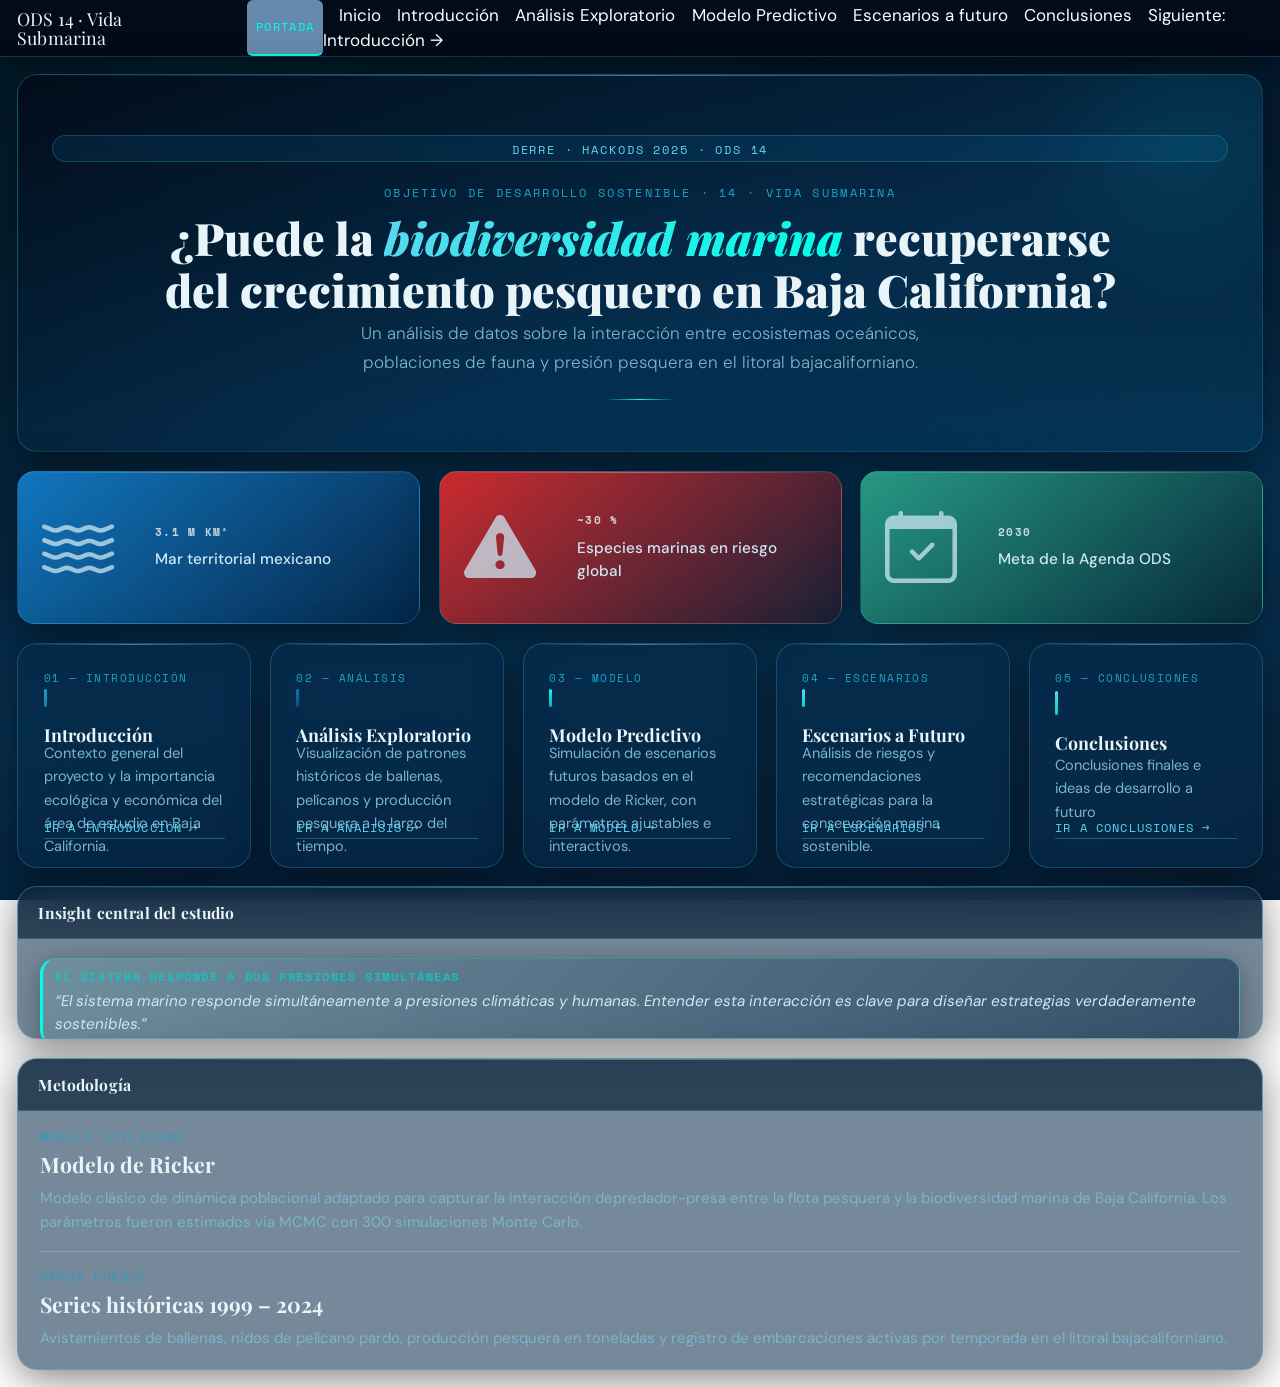
==== commit 3c52e062: "Actualización automática de dashboards en /docs [skip ci]" ====
--- a/docs/index_original.html
+++ b/docs/index_original.html
@@ -7,7 +7,7 @@
 <meta name="viewport" content="width=device-width, initial-scale=1.0, user-scalable=yes">
 
 
-<title>ODS 14 · Vida Submarina – DERRE - HackODS ODS 14 · Vida Submarina</title>
+<title>ODS 14 · Vida Submarina</title>
 <style>
 /* Default styles provided by pandoc.
 ** See https://pandoc.org/MANUAL.html#variables-for-html for config info.
@@ -26,97 +26,35 @@
 </style>
 
 
-<script src="site_libs/quarto-nav/quarto-nav.js"></script>
-<script src="site_libs/quarto-nav/headroom.min.js"></script>
-<script src="site_libs/clipboard/clipboard.min.js"></script>
-<script src="site_libs/quarto-html/quarto.js" type="module"></script>
-<script src="site_libs/quarto-html/tabsets/tabsets.js" type="module"></script>
-<script src="site_libs/quarto-html/popper.min.js"></script>
-<script src="site_libs/quarto-html/tippy.umd.min.js"></script>
-<script src="site_libs/quarto-html/anchor.min.js"></script>
-<link href="site_libs/quarto-html/tippy.css" rel="stylesheet">
-<link href="site_libs/quarto-html/quarto-syntax-highlighting-7f8f88aac4f3542376d5c11b86a4c14d.css" rel="stylesheet" class="quarto-color-scheme" id="quarto-text-highlighting-styles">
-<link href="site_libs/quarto-html/quarto-syntax-highlighting-dark-d0ae9245876894da5ac7e18953ecc5cc.css" rel="stylesheet" class="quarto-color-scheme quarto-color-alternate" id="quarto-text-highlighting-styles">
-<link href="site_libs/quarto-html/quarto-syntax-highlighting-7f8f88aac4f3542376d5c11b86a4c14d.css" rel="stylesheet" class="quarto-color-scheme-extra" id="quarto-text-highlighting-styles">
-<script src="site_libs/bootstrap/bootstrap.min.js"></script>
-<link href="site_libs/bootstrap/bootstrap-icons.css" rel="stylesheet">
-<link href="site_libs/bootstrap/bootstrap-341a7f87f958386e3ebe52cc9d938a92.min.css" rel="stylesheet" append-hash="true" class="quarto-color-scheme" id="quarto-bootstrap" data-mode="light">
-<link href="site_libs/bootstrap/bootstrap-dark-341a7f87f958386e3ebe52cc9d938a92.min.css" rel="stylesheet" append-hash="true" class="quarto-color-scheme quarto-color-alternate" id="quarto-bootstrap" data-mode="light">
-<link href="site_libs/bootstrap/bootstrap-341a7f87f958386e3ebe52cc9d938a92.min.css" rel="stylesheet" append-hash="true" class="quarto-color-scheme-extra" id="quarto-bootstrap" data-mode="light">
-<script src="site_libs/quarto-dashboard/quarto-dashboard.js"></script>
-<script src="site_libs/quarto-dashboard/stickythead.js"></script>
-
-
-
-<script src="site_libs/quarto-dashboard/web-components.js" type="module"></script>
-<script src="site_libs/quarto-dashboard/components.js"></script>
-
-<script id="quarto-search-options" type="application/json">{
-  "language": {
-    "search-no-results-text": "No results",
-    "search-matching-documents-text": "matching documents",
-    "search-copy-link-title": "Copy link to search",
-    "search-hide-matches-text": "Hide additional matches",
-    "search-more-match-text": "more match in this document",
-    "search-more-matches-text": "more matches in this document",
-    "search-clear-button-title": "Clear",
-    "search-text-placeholder": "",
-    "search-detached-cancel-button-title": "Cancel",
-    "search-submit-button-title": "Submit",
-    "search-label": "Search"
-  }
-}</script>
+<script src="index_original_files/libs/clipboard/clipboard.min.js"></script>
+<script src="index_original_files/libs/quarto-html/quarto.js" type="module"></script>
+<script src="index_original_files/libs/quarto-html/tabsets/tabsets.js" type="module"></script>
+<script src="index_original_files/libs/quarto-html/popper.min.js"></script>
+<script src="index_original_files/libs/quarto-html/tippy.umd.min.js"></script>
+<script src="index_original_files/libs/quarto-html/anchor.min.js"></script>
+<link href="index_original_files/libs/quarto-html/tippy.css" rel="stylesheet">
+<link href="index_original_files/libs/quarto-html/quarto-syntax-highlighting-7f8f88aac4f3542376d5c11b86a4c14d.css" rel="stylesheet" class="quarto-color-scheme" id="quarto-text-highlighting-styles">
+<link href="index_original_files/libs/quarto-html/quarto-syntax-highlighting-dark-d0ae9245876894da5ac7e18953ecc5cc.css" rel="stylesheet" class="quarto-color-scheme quarto-color-alternate" id="quarto-text-highlighting-styles">
+<link href="index_original_files/libs/quarto-html/quarto-syntax-highlighting-7f8f88aac4f3542376d5c11b86a4c14d.css" rel="stylesheet" class="quarto-color-scheme-extra" id="quarto-text-highlighting-styles">
+<script src="index_original_files/libs/bootstrap/bootstrap.min.js"></script>
+<link href="index_original_files/libs/bootstrap/bootstrap-icons.css" rel="stylesheet">
+<link href="index_original_files/libs/bootstrap/bootstrap-00e07718c36b9d5f9983ba6f62eaab4e.min.css" rel="stylesheet" append-hash="true" class="quarto-color-scheme" id="quarto-bootstrap" data-mode="light">
+<link href="index_original_files/libs/bootstrap/bootstrap-dark-00e07718c36b9d5f9983ba6f62eaab4e.min.css" rel="stylesheet" append-hash="true" class="quarto-color-scheme quarto-color-alternate" id="quarto-bootstrap" data-mode="light">
+<link href="index_original_files/libs/bootstrap/bootstrap-00e07718c36b9d5f9983ba6f62eaab4e.min.css" rel="stylesheet" append-hash="true" class="quarto-color-scheme-extra" id="quarto-bootstrap" data-mode="light">
+<script src="index_original_files/libs/quarto-dashboard/quarto-dashboard.js"></script>
+<script src="index_original_files/libs/quarto-dashboard/stickythead.js"></script>
+
+
+
+<script src="index_original_files/libs/quarto-dashboard/web-components.js" type="module"></script>
+<script src="index_original_files/libs/quarto-dashboard/components.js"></script>
+
 
 
 </head>
 
-<body class="quarto-dashboard nav-fixed fullcontent quarto-light">
-
-
-<div id="quarto-search-results"></div>
-  <header id="quarto-header" class="headroom fixed-top">
-    <nav class="navbar navbar-expand-lg " data-bs-theme="dark">
-      <div class="navbar-container container-fluid">
-      <div class="navbar-brand-container mx-auto">
-    <a class="navbar-brand" href="./index.html">
-    <span class="navbar-title">DERRE - HackODS ODS 14 · Vida Submarina</span>
-    </a>
-  </div>
-          <button class="navbar-toggler" type="button" data-bs-toggle="collapse" data-bs-target="#navbarCollapse" aria-controls="navbarCollapse" role="menu" aria-expanded="false" aria-label="Toggle navigation" onclick="if (window.quartoToggleHeadroom) { window.quartoToggleHeadroom(); }">
-  <span class="navbar-toggler-icon"></span>
-</button>
-          <div class="collapse navbar-collapse" id="navbarCollapse">
-            <ul class="navbar-nav navbar-nav-scroll me-auto">
-  <li class="nav-item">
-    <a class="nav-link" href="./index.html"> 
-<span class="menu-text">Inicio</span></a>
-  </li>  
-  <li class="nav-item">
-    <a class="nav-link" href="./introduccion.html"> 
-<span class="menu-text">Introducción</span></a>
-  </li>  
-  <li class="nav-item">
-    <a class="nav-link" href="./analisis.html"> 
-<span class="menu-text">Análisis Exploratorio</span></a>
-  </li>  
-  <li class="nav-item">
-    <a class="nav-link" href="./modelo.html"> 
-<span class="menu-text">Modelo Predictivo</span></a>
-  </li>  
-  <li class="nav-item">
-    <a class="nav-link" href="./escenarios.html"> 
-<span class="menu-text">Escenarios a futuro</span></a>
-  </li>  
-  <li class="nav-item">
-    <a class="nav-link" href="./conclusiones.html"> 
-<span class="menu-text">Conclusiones</span></a>
-  </li>  
-</ul>
-          <div class="quarto-dashboard-links"><a class="quarto-dashboard-link" href="introduccion.html" aria-label="Ir al siguiente tablero"><span class="quarto-dashboard-link-text">Siguiente: Introducción →</span></a></div></div> <!-- /navcollapse -->
-            <div class="quarto-navbar-tools">
-</div>
-      </div> <!-- /container-fluid -->
-    </nav>
+<body class="quarto-dashboard fullcontent quarto-light">
+
 <header id="quarto-dashboard-header">
 <nav class="navbar navbar-expand-md slim" data-bs-theme="dark">
   <div class="navbar-container container-fluid">
@@ -134,14 +72,10 @@
         
       </div>
     </div>
-<div id="dashboard-collapse" class="navbar-collapse collapse"><ul class="navbar-nav navbar-nav-scroll me-auto" role="tablist"><li class="nav-item" role="presentation"><a id="tab-portada" class="nav-link active" data-bs-toggle="tab" role="tab" data-bs-target="#portada" data-scrolling="true" href="#portada" aria-controls="portada" aria-selected="true"><span class="nav-link-text">Portada</span></a></li></ul></div></div>
+<div id="dashboard-collapse" class="navbar-collapse collapse"><ul class="navbar-nav navbar-nav-scroll me-auto" role="tablist"><li class="nav-item" role="presentation"><a id="tab-portada" class="nav-link active" data-bs-toggle="tab" role="tab" data-bs-target="#portada" data-scrolling="true" href="#portada" aria-controls="portada" aria-selected="true"><span class="nav-link-text">Portada</span></a></li></ul><div class="quarto-dashboard-links"><a class="quarto-dashboard-link" href="#seccion-1"><span class="quarto-dashboard-link-text">Inicio</span></a><a class="quarto-dashboard-link" href="#seccion-2"><span class="quarto-dashboard-link-text">Introducción</span></a><a class="quarto-dashboard-link" href="#seccion-3"><span class="quarto-dashboard-link-text">Análisis Exploratorio</span></a><a class="quarto-dashboard-link" href="#seccion-4"><span class="quarto-dashboard-link-text">Modelo Predictivo</span></a><a class="quarto-dashboard-link" href="#seccion-5"><span class="quarto-dashboard-link-text">Escenarios a futuro</span></a><a class="quarto-dashboard-link" href="#seccion-6"><span class="quarto-dashboard-link-text">Conclusiones</span></a><a class="quarto-dashboard-link" href="introduccion.html" aria-label="Ir al siguiente tablero"><span class="quarto-dashboard-link-text">Siguiente: Introducción →</span></a></div></div></div>
 </nav>
-</header></header>
-<!-- content -->
-<div id="quarto-content" class="quarto-container page-layout-custom page-navbar quarto-dashboard-content bslib-gap-spacing html-fill-container dashboard-scrolling quarto-dashboard-pages">
-<!-- sidebar -->
-<!-- margin-sidebar -->
-<!-- main -->
+</header>
+<div class="page-layout-custom quarto-dashboard-content bslib-gap-spacing html-fill-container dashboard-scrolling quarto-dashboard-pages">  
 
 <div class="bslib-grid-item html-fill-item tab-content bslib-grid" data-layout="flow" style="display: grid; grid-template-rows: minmax(3em, 1fr); grid-auto-columns: minmax(0, 1fr);">
 <div id="portada" class="dashboard-page tab-pane show active html-fill-item html-fill-container" data-orientation="rows" aria-labelledby="tab-portada">
@@ -243,7 +177,7 @@
 <div class="nav-card-desc html-fill-item html-fill-container">
 <p>Contexto general del proyecto y la importancia ecológica y económica del área de estudio en Baja California.</p>
 </div>
-<a href="./introduccion.html" class="nav-enlace">Ir a Introducción →</a>
+<a href="introduccion.qmd" class="nav-enlace">Ir a Introducción →</a>
 </div>
 <bslib-tooltip placement="auto" bsoptions="[]" data-require-bs-version="5" data-require-bs-caller="tooltip()">
     <template>Expand</template>
@@ -266,7 +200,7 @@
 <div class="nav-card-desc html-fill-item html-fill-container">
 <p>Visualización de patrones históricos de ballenas, pelícanos y producción pesquera a lo largo del tiempo.</p>
 </div>
-<a href="./analisis.html" class="nav-enlace">Ir a Análisis →</a>
+<a href="analisis.qmd" class="nav-enlace">Ir a Análisis →</a>
 </div>
 <bslib-tooltip placement="auto" bsoptions="[]" data-require-bs-version="5" data-require-bs-caller="tooltip()">
     <template>Expand</template>
@@ -289,7 +223,7 @@
 <div class="nav-card-desc html-fill-item html-fill-container">
 <p>Simulación de escenarios futuros basados en el modelo de Ricker, con parámetros ajustables e interactivos.</p>
 </div>
-<a href="./modelo.html" class="nav-enlace">Ir a Modelo →</a>
+<a href="modelo.qmd" class="nav-enlace">Ir a Modelo →</a>
 </div>
 <bslib-tooltip placement="auto" bsoptions="[]" data-require-bs-version="5" data-require-bs-caller="tooltip()">
     <template>Expand</template>
@@ -312,7 +246,7 @@
 <div class="nav-card-desc html-fill-item html-fill-container">
 <p>Análisis de riesgos y recomendaciones estratégicas para la conservación marina sostenible.</p>
 </div>
-<a href="./escenarios.html" class="nav-enlace">Ir a Escenarios →</a>
+<a href="escenarios.qmd" class="nav-enlace">Ir a Escenarios →</a>
 </div>
 <bslib-tooltip placement="auto" bsoptions="[]" data-require-bs-version="5" data-require-bs-caller="tooltip()">
     <template>Expand</template>
@@ -335,7 +269,7 @@
 <div class="nav-card-desc html-fill-item html-fill-container">
 <p>Conclusiones finales e ideas de desarrollo a futuro</p>
 </div>
-<a href="./conclusiones.html" class="nav-enlace">Ir a Conclusiones →</a>
+<a href="conclusiones.qmd" class="nav-enlace">Ir a Conclusiones →</a>
 </div>
 <bslib-tooltip placement="auto" bsoptions="[]" data-require-bs-version="5" data-require-bs-caller="tooltip()">
     <template>Expand</template>
@@ -816,7 +750,7 @@
     }
   });
   </script>
-</div> <!-- /content -->
+</div> <!-- /container fluid -->
 
 <script type="application/javascript">
 window.document.addEventListener("DOMContentLoaded", function (_event) {
--- a/docs/index_original_files/libs/quarto-html/tippy.css
+++ b/docs/index_original_files/libs/quarto-html/tippy.css
@@ -0,0 +1 @@
+.tippy-box[data-animation=fade][data-state=hidden]{opacity:0}[data-tippy-root]{max-width:calc(100vw - 10px)}.tippy-box{position:relative;background-color:#333;color:#fff;border-radius:4px;font-size:14px;line-height:1.4;white-space:normal;outline:0;transition-property:transform,visibility,opacity}.tippy-box[data-placement^=top]>.tippy-arrow{bottom:0}.tippy-box[data-placement^=top]>.tippy-arrow:before{bottom:-7px;left:0;border-width:8px 8px 0;border-top-color:initial;transform-origin:center top}.tippy-box[data-placement^=bottom]>.tippy-arrow{top:0}.tippy-box[data-placement^=bottom]>.tippy-arrow:before{top:-7px;left:0;border-width:0 8px 8px;border-bottom-color:initial;transform-origin:center bottom}.tippy-box[data-placement^=left]>.tippy-arrow{right:0}.tippy-box[data-placement^=left]>.tippy-arrow:before{border-width:8px 0 8px 8px;border-left-color:initial;right:-7px;transform-origin:center left}.tippy-box[data-placement^=right]>.tippy-arrow{left:0}.tippy-box[data-placement^=right]>.tippy-arrow:before{left:-7px;border-width:8px 8px 8px 0;border-right-color:initial;transform-origin:center right}.tippy-box[data-inertia][data-state=visible]{transition-timing-function:cubic-bezier(.54,1.5,.38,1.11)}.tippy-arrow{width:16px;height:16px;color:#333}.tippy-arrow:before{content:"";position:absolute;border-color:transparent;border-style:solid}.tippy-content{position:relative;padding:5px 9px;z-index:1}
--- a/docs/index_original_files/libs/quarto-html/quarto-syntax-highlighting-7f8f88aac4f3542376d5c11b86a4c14d.css
+++ b/docs/index_original_files/libs/quarto-html/quarto-syntax-highlighting-7f8f88aac4f3542376d5c11b86a4c14d.css
@@ -0,0 +1,236 @@
+/* quarto syntax highlight colors */
+:root {
+  --quarto-hl-ot-color: #003B4F;
+  --quarto-hl-at-color: #657422;
+  --quarto-hl-ss-color: #20794D;
+  --quarto-hl-an-color: #5E5E5E;
+  --quarto-hl-fu-color: #4758AB;
+  --quarto-hl-st-color: #20794D;
+  --quarto-hl-cf-color: #003B4F;
+  --quarto-hl-op-color: #5E5E5E;
+  --quarto-hl-er-color: #AD0000;
+  --quarto-hl-bn-color: #AD0000;
+  --quarto-hl-al-color: #AD0000;
+  --quarto-hl-va-color: #111111;
+  --quarto-hl-bu-color: inherit;
+  --quarto-hl-ex-color: inherit;
+  --quarto-hl-pp-color: #AD0000;
+  --quarto-hl-in-color: #5E5E5E;
+  --quarto-hl-vs-color: #20794D;
+  --quarto-hl-wa-color: #5E5E5E;
+  --quarto-hl-do-color: #5E5E5E;
+  --quarto-hl-im-color: #00769E;
+  --quarto-hl-ch-color: #20794D;
+  --quarto-hl-dt-color: #AD0000;
+  --quarto-hl-fl-color: #AD0000;
+  --quarto-hl-co-color: #5E5E5E;
+  --quarto-hl-cv-color: #5E5E5E;
+  --quarto-hl-cn-color: #8f5902;
+  --quarto-hl-sc-color: #5E5E5E;
+  --quarto-hl-dv-color: #AD0000;
+  --quarto-hl-kw-color: #003B4F;
+}
+
+/* other quarto variables */
+:root {
+  --quarto-font-monospace: SFMono-Regular, Menlo, Monaco, Consolas, "Liberation Mono", "Courier New", monospace;
+}
+
+/* syntax highlight based on Pandoc's rules */
+pre > code.sourceCode > span {
+  color: #003B4F;
+}
+
+code.sourceCode > span {
+  color: #003B4F;
+}
+
+div.sourceCode,
+div.sourceCode pre.sourceCode {
+  color: #003B4F;
+}
+
+/* Normal */
+code span {
+  color: #003B4F;
+}
+
+/* Alert */
+code span.al {
+  color: #AD0000;
+  font-style: inherit;
+}
+
+/* Annotation */
+code span.an {
+  color: #5E5E5E;
+  font-style: inherit;
+}
+
+/* Attribute */
+code span.at {
+  color: #657422;
+  font-style: inherit;
+}
+
+/* BaseN */
+code span.bn {
+  color: #AD0000;
+  font-style: inherit;
+}
+
+/* BuiltIn */
+code span.bu {
+  font-style: inherit;
+}
+
+/* ControlFlow */
+code span.cf {
+  color: #003B4F;
+  font-weight: bold;
+  font-style: inherit;
+}
+
+/* Char */
+code span.ch {
+  color: #20794D;
+  font-style: inherit;
+}
+
+/* Constant */
+code span.cn {
+  color: #8f5902;
+  font-style: inherit;
+}
+
+/* Comment */
+code span.co {
+  color: #5E5E5E;
+  font-style: inherit;
+}
+
+/* CommentVar */
+code span.cv {
+  color: #5E5E5E;
+  font-style: italic;
+}
+
+/* Documentation */
+code span.do {
+  color: #5E5E5E;
+  font-style: italic;
+}
+
+/* DataType */
+code span.dt {
+  color: #AD0000;
+  font-style: inherit;
+}
+
+/* DecVal */
+code span.dv {
+  color: #AD0000;
+  font-style: inherit;
+}
+
+/* Error */
+code span.er {
+  color: #AD0000;
+  font-style: inherit;
+}
+
+/* Extension */
+code span.ex {
+  font-style: inherit;
+}
+
+/* Float */
+code span.fl {
+  color: #AD0000;
+  font-style: inherit;
+}
+
+/* Function */
+code span.fu {
+  color: #4758AB;
+  font-style: inherit;
+}
+
+/* Import */
+code span.im {
+  color: #00769E;
+  font-style: inherit;
+}
+
+/* Information */
+code span.in {
+  color: #5E5E5E;
+  font-style: inherit;
+}
+
+/* Keyword */
+code span.kw {
+  color: #003B4F;
+  font-weight: bold;
+  font-style: inherit;
+}
+
+/* Operator */
+code span.op {
+  color: #5E5E5E;
+  font-style: inherit;
+}
+
+/* Other */
+code span.ot {
+  color: #003B4F;
+  font-style: inherit;
+}
+
+/* Preprocessor */
+code span.pp {
+  color: #AD0000;
+  font-style: inherit;
+}
+
+/* SpecialChar */
+code span.sc {
+  color: #5E5E5E;
+  font-style: inherit;
+}
+
+/* SpecialString */
+code span.ss {
+  color: #20794D;
+  font-style: inherit;
+}
+
+/* String */
+code span.st {
+  color: #20794D;
+  font-style: inherit;
+}
+
+/* Variable */
+code span.va {
+  color: #111111;
+  font-style: inherit;
+}
+
+/* VerbatimString */
+code span.vs {
+  color: #20794D;
+  font-style: inherit;
+}
+
+/* Warning */
+code span.wa {
+  color: #5E5E5E;
+  font-style: italic;
+}
+
+.prevent-inlining {
+  content: "</";
+}
+
+/*# sourceMappingURL=789ad8cd35626ba772517505b42a116e.css.map */
--- a/docs/index_original_files/libs/quarto-html/quarto-syntax-highlighting-dark-d0ae9245876894da5ac7e18953ecc5cc.css
+++ b/docs/index_original_files/libs/quarto-html/quarto-syntax-highlighting-dark-d0ae9245876894da5ac7e18953ecc5cc.css
@@ -0,0 +1,219 @@
+/* quarto syntax highlight colors */
+:root {
+  --quarto-hl-al-color: #f07178;
+  --quarto-hl-an-color: #d4d0ab;
+  --quarto-hl-at-color: #00e0e0;
+  --quarto-hl-bn-color: #d4d0ab;
+  --quarto-hl-bu-color: #abe338;
+  --quarto-hl-ch-color: #abe338;
+  --quarto-hl-co-color: #f8f8f2;
+  --quarto-hl-cv-color: #ffd700;
+  --quarto-hl-cn-color: #ffd700;
+  --quarto-hl-cf-color: #ffa07a;
+  --quarto-hl-dt-color: #ffa07a;
+  --quarto-hl-dv-color: #d4d0ab;
+  --quarto-hl-do-color: #f8f8f2;
+  --quarto-hl-er-color: #f07178;
+  --quarto-hl-ex-color: #00e0e0;
+  --quarto-hl-fl-color: #d4d0ab;
+  --quarto-hl-fu-color: #ffa07a;
+  --quarto-hl-im-color: #abe338;
+  --quarto-hl-in-color: #d4d0ab;
+  --quarto-hl-kw-color: #ffa07a;
+  --quarto-hl-op-color: #ffa07a;
+  --quarto-hl-ot-color: #00e0e0;
+  --quarto-hl-pp-color: #dcc6e0;
+  --quarto-hl-re-color: #00e0e0;
+  --quarto-hl-sc-color: #abe338;
+  --quarto-hl-ss-color: #abe338;
+  --quarto-hl-st-color: #abe338;
+  --quarto-hl-va-color: #00e0e0;
+  --quarto-hl-vs-color: #abe338;
+  --quarto-hl-wa-color: #dcc6e0;
+}
+
+/* other quarto variables */
+:root {
+  --quarto-font-monospace: SFMono-Regular, Menlo, Monaco, Consolas, "Liberation Mono", "Courier New", monospace;
+}
+
+/* syntax highlight based on Pandoc's rules */
+pre > code.sourceCode > span {
+  color: #f8f8f2;
+}
+
+code.sourceCode > span {
+  color: #f8f8f2;
+}
+
+div.sourceCode,
+div.sourceCode pre.sourceCode {
+  color: #f8f8f2;
+}
+
+/* Normal */
+code span {
+  color: #f8f8f2;
+}
+
+/* Alert */
+code span.al {
+  color: #f07178;
+}
+
+/* Annotation */
+code span.an {
+  color: #d4d0ab;
+}
+
+/* Attribute */
+code span.at {
+  color: #00e0e0;
+}
+
+/* BaseN */
+code span.bn {
+  color: #d4d0ab;
+}
+
+/* BuiltIn */
+code span.bu {
+  color: #abe338;
+}
+
+/* ControlFlow */
+code span.cf {
+  font-weight: bold;
+  color: #ffa07a;
+}
+
+/* Char */
+code span.ch {
+  color: #abe338;
+}
+
+/* Constant */
+code span.cn {
+  color: #ffd700;
+}
+
+/* Comment */
+code span.co {
+  font-style: italic;
+  color: #f8f8f2;
+}
+
+/* CommentVar */
+code span.cv {
+  color: #ffd700;
+}
+
+/* Documentation */
+code span.do {
+  color: #f8f8f2;
+}
+
+/* DataType */
+code span.dt {
+  color: #ffa07a;
+}
+
+/* DecVal */
+code span.dv {
+  color: #d4d0ab;
+}
+
+/* Error */
+code span.er {
+  color: #f07178;
+  text-decoration: underline;
+}
+
+/* Extension */
+code span.ex {
+  font-weight: bold;
+  color: #00e0e0;
+}
+
+/* Float */
+code span.fl {
+  color: #d4d0ab;
+}
+
+/* Function */
+code span.fu {
+  color: #ffa07a;
+}
+
+/* Import */
+code span.im {
+  color: #abe338;
+}
+
+/* Information */
+code span.in {
+  color: #d4d0ab;
+}
+
+/* Keyword */
+code span.kw {
+  font-weight: bold;
+  color: #ffa07a;
+}
+
+/* Operator */
+code span.op {
+  color: #ffa07a;
+}
+
+/* Other */
+code span.ot {
+  color: #00e0e0;
+}
+
+/* Preprocessor */
+code span.pp {
+  color: #dcc6e0;
+}
+
+/* RegionMarker */
+code span.re {
+  background-color: #f8f8f2;
+  color: #00e0e0;
+}
+
+/* SpecialChar */
+code span.sc {
+  color: #abe338;
+}
+
+/* SpecialString */
+code span.ss {
+  color: #abe338;
+}
+
+/* String */
+code span.st {
+  color: #abe338;
+}
+
+/* Variable */
+code span.va {
+  color: #00e0e0;
+}
+
+/* VerbatimString */
+code span.vs {
+  color: #abe338;
+}
+
+/* Warning */
+code span.wa {
+  color: #dcc6e0;
+}
+
+.prevent-inlining {
+  content: "</";
+}
+
+/*# sourceMappingURL=e2dac9153eaf3c552d5043f9565d03d7.css.map */
--- a/docs/index_original_files/libs/quarto-html/quarto-syntax-highlighting-7f8f88aac4f3542376d5c11b86a4c14d.css
+++ b/docs/index_original_files/libs/quarto-html/quarto-syntax-highlighting-7f8f88aac4f3542376d5c11b86a4c14d.css
@@ -0,0 +1,236 @@
+/* quarto syntax highlight colors */
+:root {
+  --quarto-hl-ot-color: #003B4F;
+  --quarto-hl-at-color: #657422;
+  --quarto-hl-ss-color: #20794D;
+  --quarto-hl-an-color: #5E5E5E;
+  --quarto-hl-fu-color: #4758AB;
+  --quarto-hl-st-color: #20794D;
+  --quarto-hl-cf-color: #003B4F;
+  --quarto-hl-op-color: #5E5E5E;
+  --quarto-hl-er-color: #AD0000;
+  --quarto-hl-bn-color: #AD0000;
+  --quarto-hl-al-color: #AD0000;
+  --quarto-hl-va-color: #111111;
+  --quarto-hl-bu-color: inherit;
+  --quarto-hl-ex-color: inherit;
+  --quarto-hl-pp-color: #AD0000;
+  --quarto-hl-in-color: #5E5E5E;
+  --quarto-hl-vs-color: #20794D;
+  --quarto-hl-wa-color: #5E5E5E;
+  --quarto-hl-do-color: #5E5E5E;
+  --quarto-hl-im-color: #00769E;
+  --quarto-hl-ch-color: #20794D;
+  --quarto-hl-dt-color: #AD0000;
+  --quarto-hl-fl-color: #AD0000;
+  --quarto-hl-co-color: #5E5E5E;
+  --quarto-hl-cv-color: #5E5E5E;
+  --quarto-hl-cn-color: #8f5902;
+  --quarto-hl-sc-color: #5E5E5E;
+  --quarto-hl-dv-color: #AD0000;
+  --quarto-hl-kw-color: #003B4F;
+}
+
+/* other quarto variables */
+:root {
+  --quarto-font-monospace: SFMono-Regular, Menlo, Monaco, Consolas, "Liberation Mono", "Courier New", monospace;
+}
+
+/* syntax highlight based on Pandoc's rules */
+pre > code.sourceCode > span {
+  color: #003B4F;
+}
+
+code.sourceCode > span {
+  color: #003B4F;
+}
+
+div.sourceCode,
+div.sourceCode pre.sourceCode {
+  color: #003B4F;
+}
+
+/* Normal */
+code span {
+  color: #003B4F;
+}
+
+/* Alert */
+code span.al {
+  color: #AD0000;
+  font-style: inherit;
+}
+
+/* Annotation */
+code span.an {
+  color: #5E5E5E;
+  font-style: inherit;
+}
+
+/* Attribute */
+code span.at {
+  color: #657422;
+  font-style: inherit;
+}
+
+/* BaseN */
+code span.bn {
+  color: #AD0000;
+  font-style: inherit;
+}
+
+/* BuiltIn */
+code span.bu {
+  font-style: inherit;
+}
+
+/* ControlFlow */
+code span.cf {
+  color: #003B4F;
+  font-weight: bold;
+  font-style: inherit;
+}
+
+/* Char */
+code span.ch {
+  color: #20794D;
+  font-style: inherit;
+}
+
+/* Constant */
+code span.cn {
+  color: #8f5902;
+  font-style: inherit;
+}
+
+/* Comment */
+code span.co {
+  color: #5E5E5E;
+  font-style: inherit;
+}
+
+/* CommentVar */
+code span.cv {
+  color: #5E5E5E;
+  font-style: italic;
+}
+
+/* Documentation */
+code span.do {
+  color: #5E5E5E;
+  font-style: italic;
+}
+
+/* DataType */
+code span.dt {
+  color: #AD0000;
+  font-style: inherit;
+}
+
+/* DecVal */
+code span.dv {
+  color: #AD0000;
+  font-style: inherit;
+}
+
+/* Error */
+code span.er {
+  color: #AD0000;
+  font-style: inherit;
+}
+
+/* Extension */
+code span.ex {
+  font-style: inherit;
+}
+
+/* Float */
+code span.fl {
+  color: #AD0000;
+  font-style: inherit;
+}
+
+/* Function */
+code span.fu {
+  color: #4758AB;
+  font-style: inherit;
+}
+
+/* Import */
+code span.im {
+  color: #00769E;
+  font-style: inherit;
+}
+
+/* Information */
+code span.in {
+  color: #5E5E5E;
+  font-style: inherit;
+}
+
+/* Keyword */
+code span.kw {
+  color: #003B4F;
+  font-weight: bold;
+  font-style: inherit;
+}
+
+/* Operator */
+code span.op {
+  color: #5E5E5E;
+  font-style: inherit;
+}
+
+/* Other */
+code span.ot {
+  color: #003B4F;
+  font-style: inherit;
+}
+
+/* Preprocessor */
+code span.pp {
+  color: #AD0000;
+  font-style: inherit;
+}
+
+/* SpecialChar */
+code span.sc {
+  color: #5E5E5E;
+  font-style: inherit;
+}
+
+/* SpecialString */
+code span.ss {
+  color: #20794D;
+  font-style: inherit;
+}
+
+/* String */
+code span.st {
+  color: #20794D;
+  font-style: inherit;
+}
+
+/* Variable */
+code span.va {
+  color: #111111;
+  font-style: inherit;
+}
+
+/* VerbatimString */
+code span.vs {
+  color: #20794D;
+  font-style: inherit;
+}
+
+/* Warning */
+code span.wa {
+  color: #5E5E5E;
+  font-style: italic;
+}
+
+.prevent-inlining {
+  content: "</";
+}
+
+/*# sourceMappingURL=789ad8cd35626ba772517505b42a116e.css.map */
